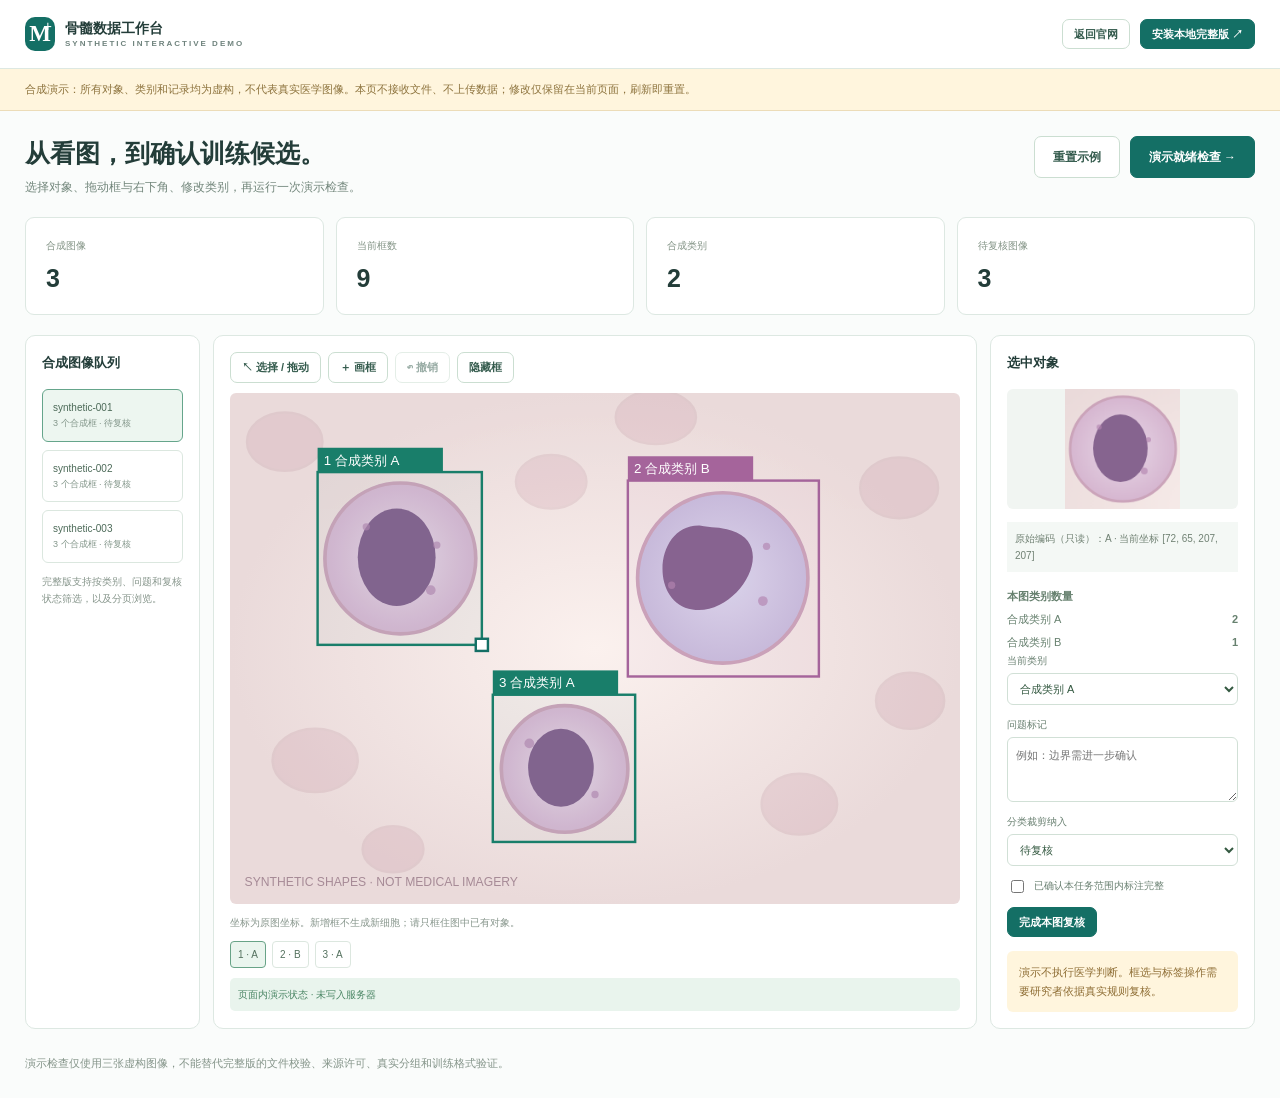
==== website/demo.html @ e008f8ad "Build local annotation review workbench and traceable training exports" ====
<!doctype html><html lang="zh-CN"><head><meta charset="UTF-8"><meta name="viewport" content="width=device-width,initial-scale=1"><meta name="theme-color" content="#146f65"><title>合成演示 · 骨髓数据工作台</title><link rel="stylesheet" href="site.css"></head><body>
<header class="demo-header"><a class="brand" href="index.html"><span class="logo">M<sup>+</sup></span><span>骨髓数据工作台<small>SYNTHETIC INTERACTIVE DEMO</small></span></a><div class="actions" style="margin:0"><a href="index.html" class="button small secondary">返回官网</a><a href="https://github.com/super101/marrow-dataset-workbench#readme" class="button small">安装本地完整版 ↗</a></div></header>
<div class="demo-banner">合成演示：所有对象、类别和记录均为虚构，不代表真实医学图像。本页不接收文件、不上传数据；修改仅保留在当前页面，刷新即重置。</div>
<main class="demo-shell"><div class="demo-title"><div><h1>从看图，到确认训练候选。</h1><p>选择对象、拖动框与右下角、修改类别，再运行一次演示检查。</p></div><div class="actions" style="margin-top:0"><button class="button secondary" id="reset-demo">重置示例</button><button class="button" id="check-demo">演示就绪检查 →</button></div></div>
<div class="demo-stats"><div class="demo-stat"><small>合成图像</small><strong>3</strong></div><div class="demo-stat"><small>当前框数</small><strong id="demo-object-count">9</strong></div><div class="demo-stat"><small>合成类别</small><strong>2</strong></div><div class="demo-stat"><small>待复核图像</small><strong id="demo-pending">3</strong></div></div>
<div class="demo-layout"><section class="demo-card"><h2>合成图像队列</h2><div class="demo-queue" id="demo-queue"></div><p class="demo-hint">完整版支持按类别、问题和复核状态筛选，以及分页浏览。</p></section><section class="demo-card demo-stage"><div class="demo-toolbar"><button class="button small secondary" id="demo-select">↖ 选择 / 拖动</button><button class="button small secondary" id="demo-draw">＋ 画框</button><button class="button small secondary" id="demo-undo">↶ 撤销</button><button class="button small secondary" id="demo-boxes">隐藏框</button></div><svg id="demo-canvas" viewBox="0 0 600 420" aria-label="合成对象与可拖动矩形标注框" role="img"></svg><p class="demo-hint">坐标为原图坐标。新增框不生成新细胞；请只框住图中已有对象。</p><div id="demo-objects" class="demo-objects"></div><div id="demo-save" class="demo-status" role="status" aria-live="polite">页面内演示状态 · 未写入服务器</div></section><section class="demo-card demo-panel"><div><h2>选中对象</h2><div class="demo-crop"><canvas id="demo-crop" aria-label="选中对象的合成裁剪"></canvas></div><div id="demo-original" class="demo-original"></div><div id="demo-counts" class="demo-counts"></div></div><div><label>当前类别<select id="demo-class"><option value="A">合成类别 A</option><option value="B">合成类别 B</option></select></label><label>问题标记<textarea id="demo-question" placeholder="例如：边界需进一步确认"></textarea></label><label>分类裁剪纳入<select id="demo-crop-review"><option value="pending">待复核</option><option value="include">确认可纳入</option><option value="exclude">不纳入分类</option></select></label><label class="check"><input type="checkbox" id="demo-complete">已确认本任务范围内标注完整</label><button class="button small" id="demo-confirm">完成本图复核</button><div id="demo-note" class="demo-message">演示不执行医学判断。框选与标签操作需要研究者依据真实规则复核。</div></div></section></div></main>
<p class="demo-tip">演示检查仅使用三张虚构图像，不能替代完整版的文件校验、来源许可、真实分组和训练格式验证。</p>
<dialog id="demo-dialog"><h2>演示：训练就绪检查</h2><div id="demo-report"></div><div class="actions"><button id="demo-download" class="button secondary small">下载合成状态 JSON</button><button id="demo-close" class="button small">继续复核</button></div></dialog><script src="demo.js" defer></script></body></html>
---- website/site.css ----
@charset "UTF-8";:root{font-family:Inter,"Segoe UI","Microsoft YaHei",sans-serif;color:#233d39;background:#fafcfb;font-size:14px;line-height:1.7;--teal:#146f65;--line:#dde8e2}*{box-sizing:border-box}body{margin:0}a{color:var(--teal);text-decoration:none}button,input,select,textarea{font:inherit}button{cursor:pointer}button:disabled{opacity:.5;cursor:not-allowed}h1,h2,h3,p{margin-top:0}.site-header{max-width:1280px;margin:auto;padding:25px 35px;display:flex;align-items:center;justify-content:space-between;gap:20px}.brand{display:flex;gap:10px;align-items:center;font-size:17px;font-weight:700;color:#233d39;line-height:1.45}.brand small{display:block;font-size:8px;letter-spacing:2px;color:#6f837d}.logo{display:flex;align-items:center;justify-content:center;width:38px;height:42px;position:relative;font-family:Georgia,serif;font-size:28px;color:white;background:var(--teal);border-radius:10px}.logo sup{position:absolute;right:3px;top:1px;font:14px Arial}.site-header nav{display:flex;gap:28px;align-items:center;font-size:12px}.site-header nav a{color:#58716a}.site-header nav .github{border:1px solid var(--line);border-radius:7px;padding:7px 13px}.hero{display:grid;grid-template-columns:1.05fr 1fr;gap:60px;max-width:1280px;margin:auto;padding:72px 35px 80px;align-items:center}.eyebrow{font-size:10px;letter-spacing:2px;color:#49836f;font-weight:650}.hero h1{font-size:43px;line-height:1.45;letter-spacing:-1.6px;margin:18px 0 20px}.hero h1 span{color:var(--teal)}.hero-copy>p{font-size:14px;max-width:490px;color:#6b8078}.actions{display:flex;gap:10px;flex-wrap:wrap;margin-top:25px}.button{display:inline-flex;justify-content:center;align-items:center;gap:7px;padding:11px 18px;min-height:41px;background:var(--teal);border:1px solid var(--teal);color:#fff;font-size:12px;border-radius:7px;font-weight:600;line-height:1.5}.button:hover{background:#0b514a}.button.secondary{background:#fff;color:#345b4d;border-color:#cbded1}.button.secondary:hover{background:#eaf4ee}.button.small{padding:6px 11px;min-height:30px;font-size:11px}.hero-note{display:flex;gap:17px;font-size:10px;color:#779084;margin-top:22px}.hero-preview{background:#fff;border:1px solid #d7e4dd;border-radius:13px;box-shadow:0 23px 60px #24503a13;overflow:hidden;transform:rotate(-1deg)}.preview-bar{font-size:9px;padding:12px 13px;display:flex;justify-content:space-between;align-items:center;border-bottom:1px solid #e3ebe5;color:#83968a}.dots{letter-spacing:3px;color:#bad0c2;font-size:8px}.local-dot{color:#4d977a}.preview-body{display:grid;grid-template-columns:110px 1fr}.preview-body aside{border-right:1px solid #e3ebe5;padding:22px 8px;font-size:10px;color:#789082;display:flex;flex-direction:column;gap:14px}.preview-body aside>*{padding:6px 8px}.preview-body aside .selected{background:#eaf5ee;color:var(--teal);border-radius:5px}.preview-main{padding:16px;min-width:0}.preview-caption{display:flex;justify-content:space-between;gap:10px;font-size:10px;margin-bottom:12px}.preview-caption small{font-size:8px;color:#8c9d92}.preview-main svg{width:100%;display:block;border-radius:6px}.preview-foot{display:flex;justify-content:space-between;font-size:9px;color:#829388;margin-top:12px}.preview-foot b{color:var(--teal);font-size:9px}.trust-strip{display:grid;grid-template-columns:repeat(4,1fr);gap:20px;max-width:1210px;border-top:1px solid var(--line);border-bottom:1px solid var(--line);margin:0 auto 40px;padding:25px 0}.trust-strip>div{padding:0 23px;border-right:1px solid var(--line)}.trust-strip>div:last-child{border:0}.trust-strip strong{display:block;font-size:12px;font-weight:600}.trust-strip span{font-size:10px;color:#7b8d83}.section{max-width:1280px;margin:auto;padding:60px 35px}.section h2{font-size:30px;letter-spacing:-.8px;line-height:1.5;margin:12px 0}.section-head>p{color:#75887c;font-size:13px}.feature-grid{display:grid;grid-template-columns:repeat(4,1fr);gap:18px;margin-top:35px}.feature-grid article{padding:24px;border:1px solid var(--line);border-radius:11px;background:#fff}.step-number{font-size:10px;letter-spacing:1px;color:#68a38b}.feature-grid h3{font-size:16px;margin:17px 0 11px}.feature-grid p{font-size:12px;color:#778a7d;margin:0}.privacy-section{background:#eaf4ee;border-top:1px solid #dceadf;border-bottom:1px solid #dceadf;padding:50px max(35px,calc((100vw - 1210px)/2));display:grid;grid-template-columns:1fr 1fr;gap:70px;margin-top:30px}.privacy-section h2{font-size:30px;line-height:1.6;margin:12px 0}.privacy-section p{font-size:13px;color:#627f6d}.privacy-section a{font-size:12px;font-weight:600}.start-section{display:grid;grid-template-columns:1.2fr 1fr;gap:70px;align-items:center;padding-top:80px;padding-bottom:80px}.start-section>div>p{font-size:13px;color:#738879;max-width:510px}.start-card{background:#fff;padding:25px 30px;border:1px solid var(--line);border-radius:12px}.start-card h3{font-size:15px}.start-card ul{padding-left:20px;color:#5a7966;font-size:12px}.start-card li{padding:4px 0}.start-card p{font-size:11px;color:#8b998f;margin:16px 0 0}.site-footer{border-top:1px solid var(--line);max-width:1210px;margin:auto;padding:23px 0;display:flex;justify-content:space-between;gap:20px;font-size:10px;color:#839389}.demo-header{background:#fff;border-bottom:1px solid var(--line);padding:17px 25px;display:flex;justify-content:space-between;align-items:center;gap:15px}.demo-header .brand{font-size:14px}.demo-header .logo{width:30px;height:34px;font-size:23px}.demo-banner{padding:11px 25px;background:#fff5dd;border-bottom:1px solid #ecdcb8;font-size:11px;color:#8d733d}.demo-shell{max-width:1450px;margin:auto;padding:25px}.demo-title{display:flex;justify-content:space-between;align-items:flex-start;gap:20px;margin-bottom:20px}.demo-title h1{font-size:25px;line-height:1.4;margin:0 0 6px}.demo-title p{font-size:12px;color:#73877c;margin:0}.demo-stats{display:grid;grid-template-columns:repeat(4,1fr);gap:12px;margin-bottom:20px}.demo-stat{border:1px solid var(--line);background:white;border-radius:9px;padding:15px 20px}.demo-stat small{font-size:10px;color:#829385}.demo-stat strong{display:block;font-size:25px;font-weight:600}.demo-layout{display:grid;grid-template-columns:175px minmax(260px,1fr) 265px;gap:13px}.demo-card{border:1px solid var(--line);border-radius:10px;background:#fff;padding:16px;min-width:0}.demo-card h2{font-size:13px;margin:0 0 15px}.demo-queue{display:grid;gap:8px}.demo-queue button{text-align:left;border:1px solid #dbe7df;border-radius:6px;background:#fff;padding:10px;font-size:10px;color:#4c6a58;line-height:1.6}.demo-queue button.active{background:#edf6f0;border-color:#65a58b}.demo-queue small{display:block;font-size:9px;color:#83968a}.demo-toolbar{display:flex;gap:7px;flex-wrap:wrap;align-items:center;margin-bottom:10px}.demo-stage svg{display:block;width:100%;height:auto;border-radius:6px;touch-action:none;user-select:none}.demo-hint{font-size:10px;color:#87968c;margin:10px 0}.demo-stage .selected{stroke-width:3}.demo-stage .box{fill-opacity:.035;cursor:move;stroke-width:2}.demo-stage .handle{fill:#fff;stroke:#146f65;stroke-width:2;cursor:nwse-resize}.demo-panel label{font-size:10px;display:block;margin-bottom:11px;color:#6a8172}.demo-panel input,.demo-panel select,.demo-panel textarea{display:block;width:100%;border:1px solid #d1e0d6;border-radius:6px;padding:8px;color:#345941;background:#fff;font-size:11px;margin-top:4px}.demo-panel textarea{min-height:65px;resize:vertical}.demo-panel label.check{display:flex;gap:7px;align-items:flex-start}.demo-panel input[type=checkbox]{width:auto;margin-top:3px}.demo-crop{height:120px;background:#f1f5f2;display:flex;justify-content:center;align-items:center;margin-bottom:13px;border-radius:6px;overflow:hidden}.demo-crop canvas{max-width:100%;max-height:120px}.demo-original{font-size:10px;padding:8px;background:#f4f8f5;margin-bottom:13px;color:#718274}.demo-status{font-size:10px;padding:8px;background:#e9f4ed;color:#4b8665;border-radius:5px;margin-top:10px}.demo-message{padding:12px;background:#fff5dd;border-radius:6px;font-size:11px;color:#8e6d34;margin-top:14px}.demo-objects{display:flex;gap:6px;flex-wrap:wrap;margin-top:10px}.demo-objects button{font-size:10px;background:white;border:1px solid #dce7df;border-radius:4px;padding:4px 7px;color:#54715e}.demo-objects button.active{background:#eaf5ee;border-color:#68a387}.demo-counts{font-size:11px;margin:15px 0 0;color:#67816f}.demo-counts span{display:block;margin-top:4px}dialog{width:min(560px,94vw);border:1px solid var(--line);border-radius:12px;color:#294d38;padding:25px;box-shadow:0 20px 80px #0003}dialog::backdrop{background:#153f3655}dialog h2{font-size:19px}dialog p,dialog li{font-size:12px}dialog .actions{justify-content:flex-end}.demo-preflight{font-size:12px}.demo-preflight li{padding:5px 0}.demo-preflight strong{color:#a36d35}.demo-tip{max-width:1450px;margin:0 auto;padding:0 25px 25px;font-size:11px;color:#849489}.sr-only{position:absolute;width:1px;height:1px;overflow:hidden;clip:rect(0,0,0,0)}
@media(max-width:1100px){.hero{gap:30px}.hero h1{font-size:35px}.feature-grid{grid-template-columns:repeat(2,1fr)}.demo-layout{grid-template-columns:155px minmax(260px,1fr)}.demo-panel{grid-column:1/-1;display:grid;grid-template-columns:220px 1fr;gap:20px}.hero-preview{transform:none}.demo-shell{padding:20px}.trust-strip{margin:0 35px 30px}}
@media(max-width:760px){.site-header{padding:18px 20px;flex-wrap:wrap}.site-header nav{gap:17px;font-size:11px}.brand{font-size:14px}.site-header nav .github{padding:4px 8px}.hero{grid-template-columns:1fr;padding:40px 20px 45px;gap:35px}.hero h1{font-size:32px}.hero-copy>p{font-size:13px}.hero-note{gap:10px;font-size:9px}.trust-strip{grid-template-columns:1fr 1fr;margin:0 20px 20px;gap:20px;padding:20px 0}.trust-strip>div{padding:0 10px}.trust-strip>div:nth-child(2){border:0}.section{padding:40px 20px}.section h2,.privacy-section h2{font-size:26px}.feature-grid{gap:10px;margin-top:25px}.feature-grid article{padding:17px}.feature-grid h3{font-size:14px}.feature-grid p{font-size:11px}.privacy-section{grid-template-columns:1fr;gap:10px;padding:35px 20px}.start-section{grid-template-columns:1fr;gap:25px}.site-footer{padding:20px;flex-direction:column;gap:8px}.demo-header{padding:13px 15px;flex-wrap:wrap}.demo-banner{padding:10px 15px}.demo-shell{padding:20px 13px}.demo-title{display:block}.demo-title .actions{margin-top:13px}.demo-stats{grid-template-columns:1fr 1fr;gap:8px}.demo-stat{padding:12px 15px}.demo-layout{grid-template-columns:1fr}.demo-queue{display:flex;overflow-x:auto}.demo-queue button{min-width:130px}.demo-panel{grid-template-columns:1fr}.demo-tip{padding:0 15px 20px}.preview-body{grid-template-columns:85px 1fr}.preview-body aside{font-size:9px;padding:15px 4px}.preview-main{padding:10px}.preview-caption small{font-size:7px}.preview-foot{font-size:8px}.preview-foot b{font-size:8px}.hero-note{flex-wrap:wrap}}
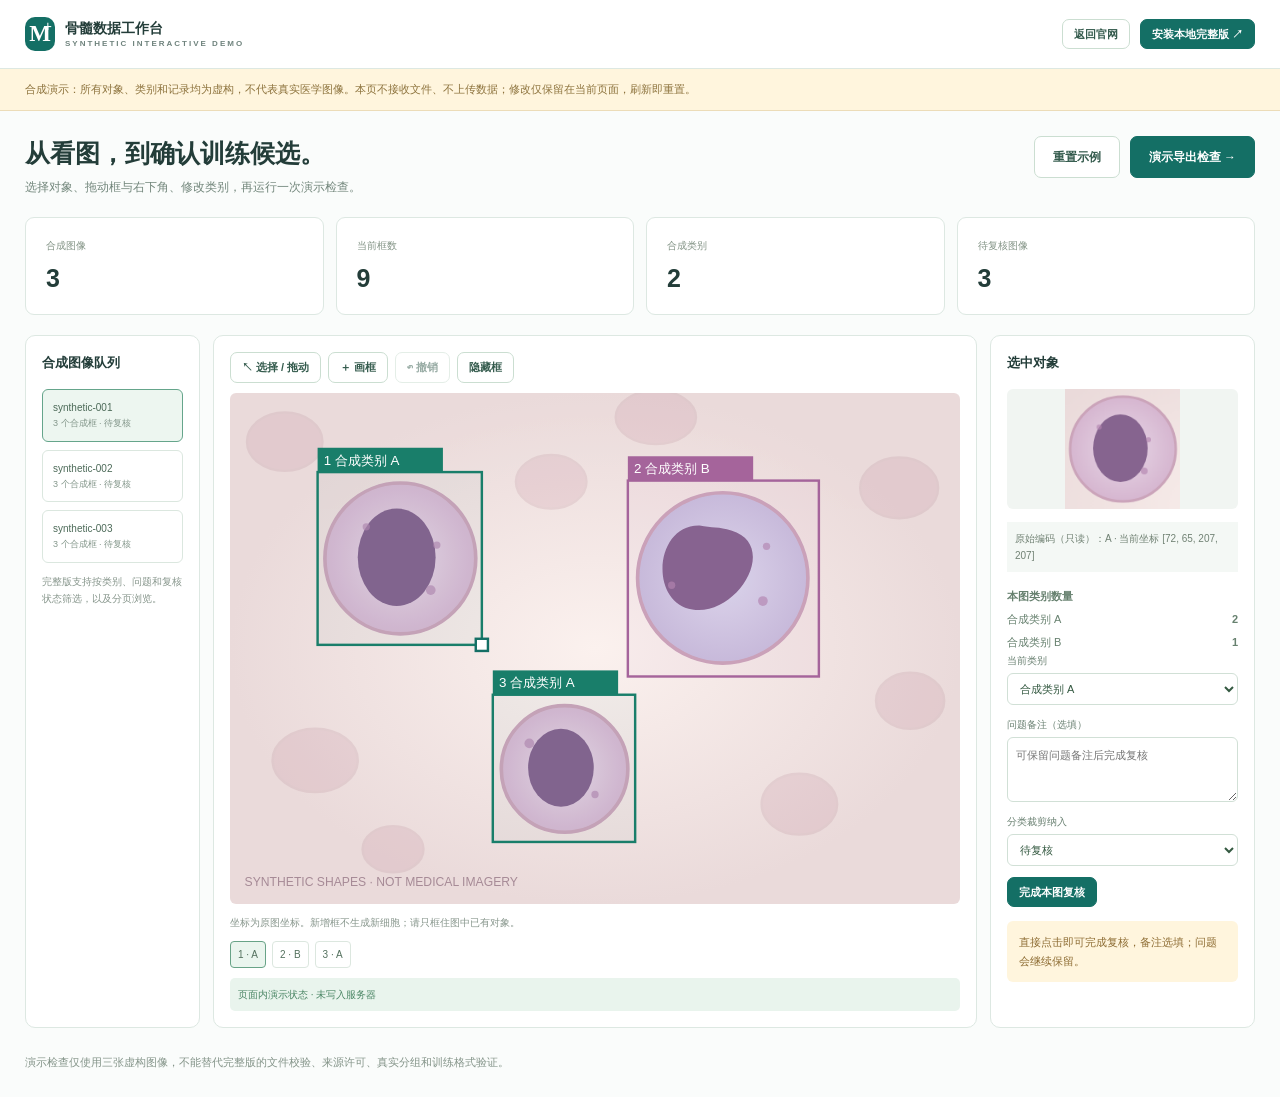
==== commit 8a34f1c1: "Make review completion and box deletion flexible" ====
--- a/website/demo.html
+++ b/website/demo.html
@@ -1,8 +1,8 @@
 <!doctype html><html lang="zh-CN"><head><meta charset="UTF-8"><meta name="viewport" content="width=device-width,initial-scale=1"><meta name="theme-color" content="#146f65"><title>合成演示 · 骨髓数据工作台</title><link rel="stylesheet" href="site.css"></head><body>
 <header class="demo-header"><a class="brand" href="index.html"><span class="logo">M<sup>+</sup></span><span>骨髓数据工作台<small>SYNTHETIC INTERACTIVE DEMO</small></span></a><div class="actions" style="margin:0"><a href="index.html" class="button small secondary">返回官网</a><a href="https://github.com/super101/marrow-dataset-workbench#readme" class="button small">安装本地完整版 ↗</a></div></header>
 <div class="demo-banner">合成演示：所有对象、类别和记录均为虚构，不代表真实医学图像。本页不接收文件、不上传数据；修改仅保留在当前页面，刷新即重置。</div>
-<main class="demo-shell"><div class="demo-title"><div><h1>从看图，到确认训练候选。</h1><p>选择对象、拖动框与右下角、修改类别，再运行一次演示检查。</p></div><div class="actions" style="margin-top:0"><button class="button secondary" id="reset-demo">重置示例</button><button class="button" id="check-demo">演示就绪检查 →</button></div></div>
+<main class="demo-shell"><div class="demo-title"><div><h1>从看图，到确认训练候选。</h1><p>选择对象、拖动框与右下角、修改类别，再运行一次演示检查。</p></div><div class="actions" style="margin-top:0"><button class="button secondary" id="reset-demo">重置示例</button><button class="button" id="check-demo">演示导出检查 →</button></div></div>
 <div class="demo-stats"><div class="demo-stat"><small>合成图像</small><strong>3</strong></div><div class="demo-stat"><small>当前框数</small><strong id="demo-object-count">9</strong></div><div class="demo-stat"><small>合成类别</small><strong>2</strong></div><div class="demo-stat"><small>待复核图像</small><strong id="demo-pending">3</strong></div></div>
-<div class="demo-layout"><section class="demo-card"><h2>合成图像队列</h2><div class="demo-queue" id="demo-queue"></div><p class="demo-hint">完整版支持按类别、问题和复核状态筛选，以及分页浏览。</p></section><section class="demo-card demo-stage"><div class="demo-toolbar"><button class="button small secondary" id="demo-select">↖ 选择 / 拖动</button><button class="button small secondary" id="demo-draw">＋ 画框</button><button class="button small secondary" id="demo-undo">↶ 撤销</button><button class="button small secondary" id="demo-boxes">隐藏框</button></div><svg id="demo-canvas" viewBox="0 0 600 420" aria-label="合成对象与可拖动矩形标注框" role="img"></svg><p class="demo-hint">坐标为原图坐标。新增框不生成新细胞；请只框住图中已有对象。</p><div id="demo-objects" class="demo-objects"></div><div id="demo-save" class="demo-status" role="status" aria-live="polite">页面内演示状态 · 未写入服务器</div></section><section class="demo-card demo-panel"><div><h2>选中对象</h2><div class="demo-crop"><canvas id="demo-crop" aria-label="选中对象的合成裁剪"></canvas></div><div id="demo-original" class="demo-original"></div><div id="demo-counts" class="demo-counts"></div></div><div><label>当前类别<select id="demo-class"><option value="A">合成类别 A</option><option value="B">合成类别 B</option></select></label><label>问题标记<textarea id="demo-question" placeholder="例如：边界需进一步确认"></textarea></label><label>分类裁剪纳入<select id="demo-crop-review"><option value="pending">待复核</option><option value="include">确认可纳入</option><option value="exclude">不纳入分类</option></select></label><label class="check"><input type="checkbox" id="demo-complete">已确认本任务范围内标注完整</label><button class="button small" id="demo-confirm">完成本图复核</button><div id="demo-note" class="demo-message">演示不执行医学判断。框选与标签操作需要研究者依据真实规则复核。</div></div></section></div></main>
+<div class="demo-layout"><section class="demo-card"><h2>合成图像队列</h2><div class="demo-queue" id="demo-queue"></div><p class="demo-hint">完整版支持按类别、问题和复核状态筛选，以及分页浏览。</p></section><section class="demo-card demo-stage"><div class="demo-toolbar"><button class="button small secondary" id="demo-select">↖ 选择 / 拖动</button><button class="button small secondary" id="demo-draw">＋ 画框</button><button class="button small secondary" id="demo-undo">↶ 撤销</button><button class="button small secondary" id="demo-boxes">隐藏框</button></div><svg id="demo-canvas" viewBox="0 0 600 420" aria-label="合成对象与可拖动矩形标注框" role="img"></svg><p class="demo-hint">坐标为原图坐标。新增框不生成新细胞；请只框住图中已有对象。</p><div id="demo-objects" class="demo-objects"></div><div id="demo-save" class="demo-status" role="status" aria-live="polite">页面内演示状态 · 未写入服务器</div></section><section class="demo-card demo-panel"><div><h2>选中对象</h2><div class="demo-crop"><canvas id="demo-crop" aria-label="选中对象的合成裁剪"></canvas></div><div id="demo-original" class="demo-original"></div><div id="demo-counts" class="demo-counts"></div></div><div><label>当前类别<select id="demo-class"><option value="A">合成类别 A</option><option value="B">合成类别 B</option></select></label><label>问题备注（选填）<textarea id="demo-question" placeholder="可保留问题备注后完成复核"></textarea></label><label>分类裁剪纳入<select id="demo-crop-review"><option value="pending">待复核</option><option value="include">确认可纳入</option><option value="exclude">不纳入分类</option></select></label><button class="button small" id="demo-confirm">完成本图复核</button><div id="demo-note" class="demo-message">直接点击即可完成复核，备注选填；问题会继续保留。</div></div></section></div></main>
 <p class="demo-tip">演示检查仅使用三张虚构图像，不能替代完整版的文件校验、来源许可、真实分组和训练格式验证。</p>
-<dialog id="demo-dialog"><h2>演示：训练就绪检查</h2><div id="demo-report"></div><div class="actions"><button id="demo-download" class="button secondary small">下载合成状态 JSON</button><button id="demo-close" class="button small">继续复核</button></div></dialog><script src="demo.js" defer></script></body></html>
+<dialog id="demo-dialog"><h2>演示：导出检查</h2><div id="demo-report"></div><div class="actions"><button id="demo-download" class="button secondary small">下载合成状态 JSON</button><button id="demo-close" class="button small">继续复核</button></div></dialog><script src="demo.js" defer></script></body></html>
